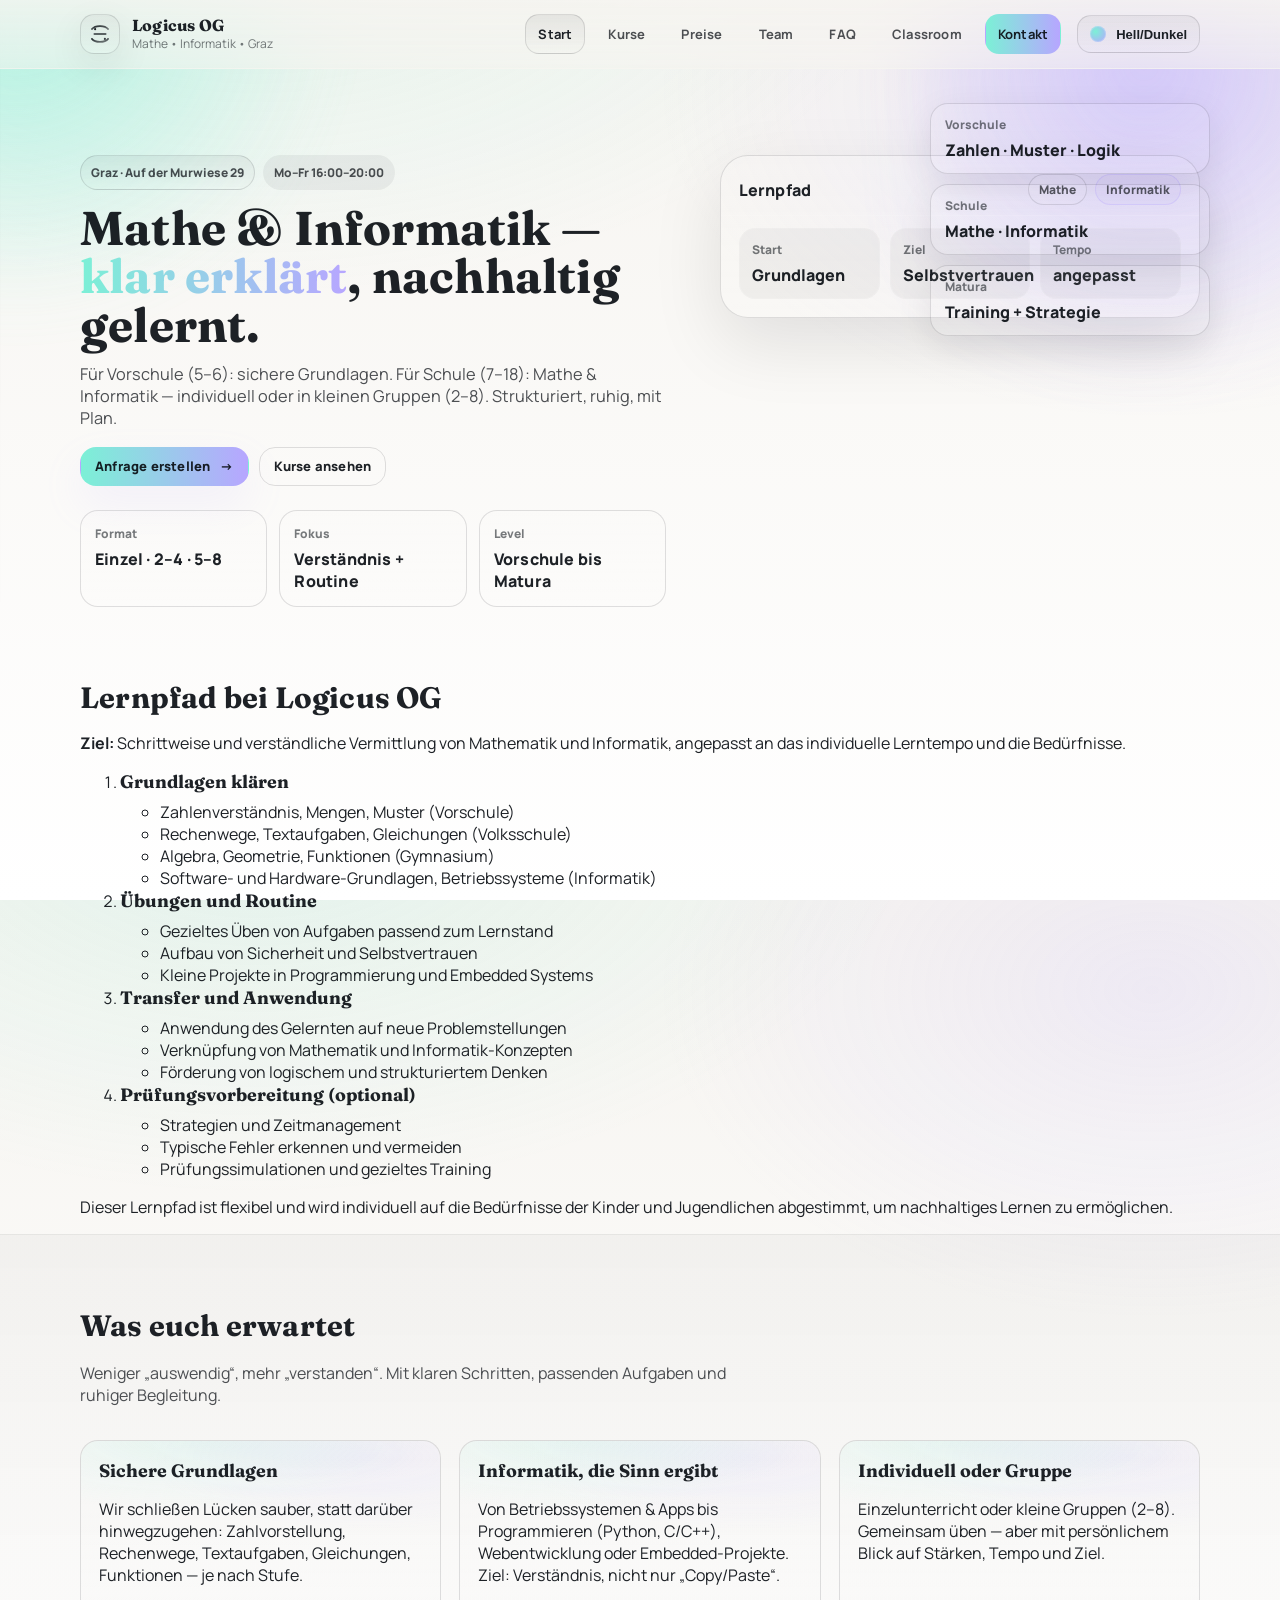
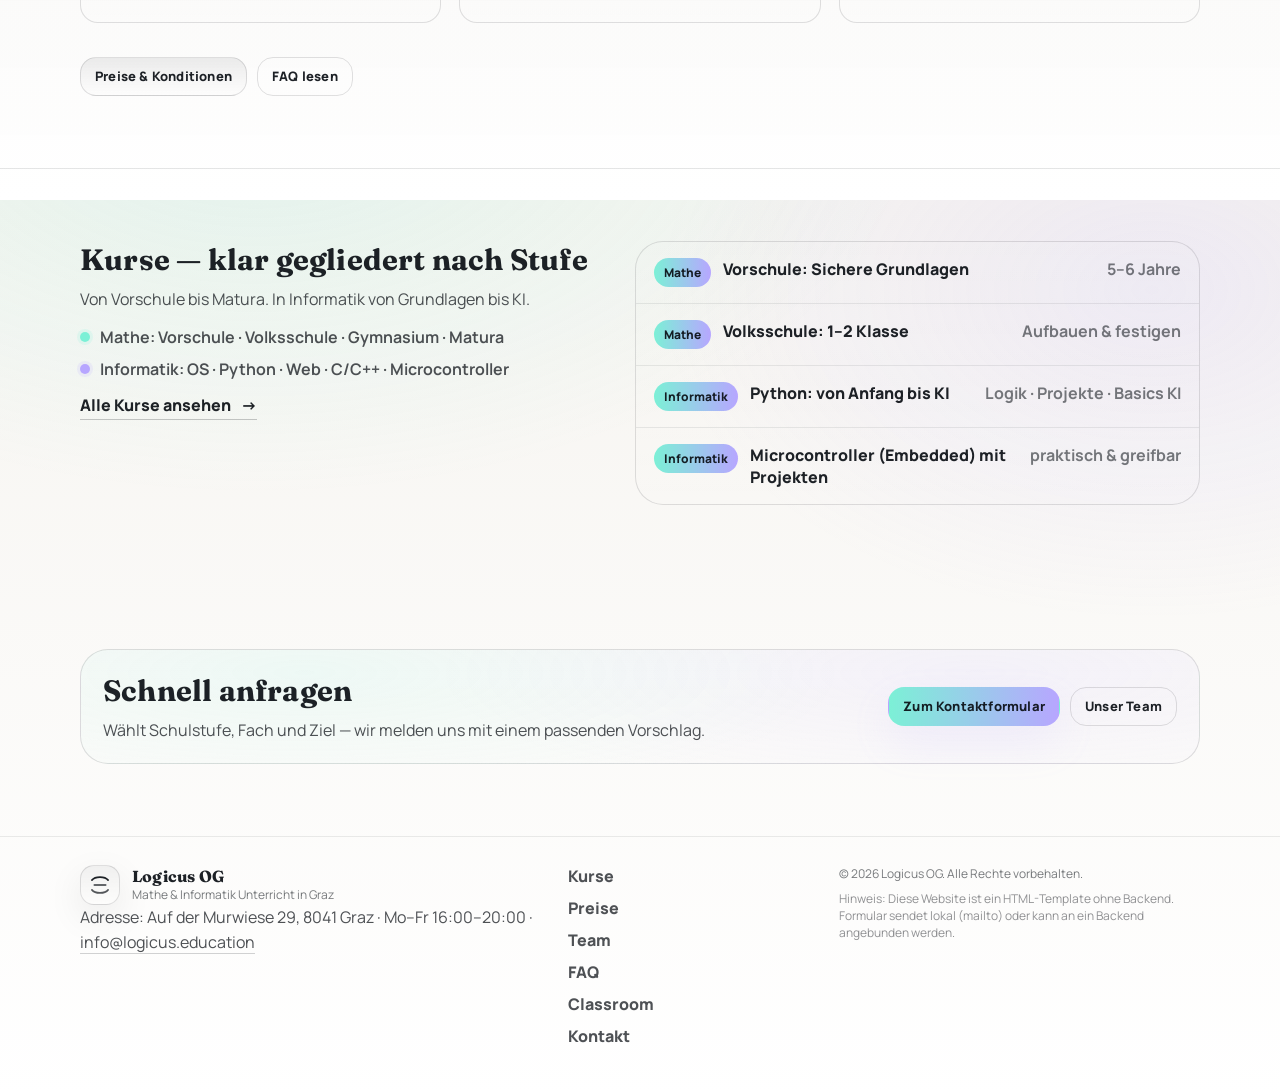
==== index.html @ 4d96760c "Add files via upload Test version" ====
<!-- =========================
FILE: index.html
Logicus OG — Mehrseitige Website (Light/Dark)
========================= -->
<!doctype html>
<html lang="de">
<head>
  <meta charset="utf-8" />
  <meta name="viewport" content="width=device-width, initial-scale=1" />
  <title>Logicus OG — Mathe & Informatik in Graz</title>
  <meta name="description" content="Mathe für Vorschulkinder und Mathe & Informatik für Schulkinder. Individuell oder in kleinen Gruppen. Graz." />

  <link rel="preconnect" href="https://fonts.googleapis.com">
  <link rel="preconnect" href="https://fonts.gstatic.com" crossorigin>
  <!-- Display + Body -->
  <link href="https://fonts.googleapis.com/css2?family=Fraunces:opsz,wght@9..144,500,650,750&family=Manrope:wght@300..800&display=swap" rel="stylesheet">

  <link rel="stylesheet" href="styles.css" />
</head>

<body>
  <a class="skip-link" href="#main">Zum Inhalt springen</a>

  <!-- Top ambient / brand aura -->
  <div class="ambient" aria-hidden="true">
    <div class="orb orb--a"></div>
    <div class="orb orb--b"></div>
    <div class="grid-noise"></div>
  </div>

  <header class="site-header" data-elevate>
    <div class="container header-inner">
      <a class="brand" href="index.html" aria-label="Logicus OG Startseite">
        <span class="brand-mark" aria-hidden="true">
          <!-- Inline SVG logo (no external images) -->
          <svg viewBox="0 0 64 64" role="img" aria-label="Logicus Symbol" focusable="false">
            <defs>
              <linearGradient id="g" x1="0" y1="0" x2="1" y2="1">
                <stop offset="0" stop-color="currentColor" stop-opacity=".95"/>
                <stop offset="1" stop-color="currentColor" stop-opacity=".55"/>
              </linearGradient>
            </defs>
            <path d="M12 20c8-10 32-10 40 0" fill="none" stroke="url(#g)" stroke-width="4" stroke-linecap="round"/>
            <path d="M12 44c8 10 32 10 40 0" fill="none" stroke="url(#g)" stroke-width="4" stroke-linecap="round"/>
            <path d="M18 32h28" fill="none" stroke="currentColor" stroke-width="4" stroke-linecap="round" opacity=".9"/>
            <circle cx="20" cy="20" r="2.6" fill="currentColor"/>
            <circle cx="44" cy="44" r="2.6" fill="currentColor" opacity=".85"/>
          </svg>
        </span>
        <span class="brand-text">
          <span class="brand-name">Logicus OG</span>
          <span class="brand-sub">Mathe • Informatik • Graz</span>
        </span>
      </a>

      <nav class="nav" aria-label="Hauptnavigation">
        <button class="nav-toggle" type="button" aria-expanded="false" aria-controls="navMenu">
          <span class="nav-toggle__label">Menü</span>
          <span class="nav-toggle__icon" aria-hidden="true"></span>
        </button>

        <div class="nav-menu" id="navMenu">
          <a class="nav-link is-active" href="index.html">Start</a>
          <a class="nav-link" href="kurse.html">Kurse</a>
          <a class="nav-link" href="preise.html">Preise</a>
          <a class="nav-link" href="team.html">Team</a>
          <a class="nav-link" href="faq.html">FAQ</a>
          <a class="nav-link" href="classroom.html">Classroom</a>
          <a class="nav-link nav-link--cta" href="kontakt.html">Kontakt</a>

          <div class="nav-tools" role="group" aria-label="Ansicht">
            <button class="theme-toggle" type="button" data-theme-toggle aria-pressed="false">
              <span class="theme-toggle__icon" aria-hidden="true"></span>
              <span class="theme-toggle__text">Hell/Dunkel</span>
            </button>
          </div>
        </div>
      </nav>
    </div>
  </header>

  <main id="main">
    <!-- HERO 
          Umfasst die gesamte Hero-Section, also den oberen, einleitenden Bereich der Webseite.
          hero ist eine CSS-Klasse, die das Styling und Layout für diesen Bereich definiert. 
    -->
    <section class="hero">
      <div class="container hero-grid">
        <div class="hero-copy reveal">
          <p class="eyebrow">
            <span class="pill">Graz · Auf der Murwiese 29</span>
            <span class="pill pill--soft">Mo–Fr 16:00–20:00</span>
          </p>

          <h1 class="hero-title">
            Mathe & Informatik —
            <span class="accent">klar erklärt</span>,
            nachhaltig gelernt.
          </h1>

          <p class="hero-lead">
            Für Vorschule (5–6): sichere Grundlagen. Für Schule (7–18): Mathe & Informatik —
            individuell oder in kleinen Gruppen (2–8). Strukturiert, ruhig, mit Plan.
          </p>

          <div class="hero-actions">
            <a class="btn btn-primary" href="kontakt.html">
              Anfrage erstellen
              <span class="btn-arrow" aria-hidden="true">→</span>
            </a>
            <a class="btn btn-ghost" href="kurse.html">
              Kurse ansehen
            </a>
          </div>

          <dl class="hero-facts" aria-label="Kurzinfos">
            <div class="fact">
              <dt>Format</dt>
              <dd>Einzel · 2–4 · 5–8</dd>
            </div>
            <div class="fact">
              <dt>Fokus</dt>
              <dd>Verständnis + Routine</dd>
            </div>
            <div class="fact">
              <dt>Level</dt>
              <dd>Vorschule bis Matura</dd>
            </div>
          </dl>
        </div>
        <div class="hero-visual reveal" aria-hidden="true">
          <div class="panel">
            <div class="panel-top">
              <div class="panel-title">Lernpfad</div>
              <div class="panel-chips">
                <span class="chip">Mathe</span>
                <span class="chip chip--alt">Informatik</span>
              </div>
          </div>
          <div class="panel-bottom">
            <div class="metric">
                <div class="metric-label">Start</div>
                <div class="metric-value">Grundlagen</div>
            </div>
            <div class="metric">
              <div class="metric-label">Ziel</div>
              <div class="metric-value">Selbstvertrauen</div>
            </div>
            <div class="metric">
              <div class="metric-label">Tempo</div>
              <div class="metric-value">angepasst</div>
            </div>
          </div>
        </div>
        <div class="mini-notes">
          <div class="note">
            <div class="note-k">Vorschule</div>
            <div class="note-v">Zahlen · Muster · Logik</div>
          </div>
          <div class="note">
            <div class="note-k">Schule</div>
            <div class="note-v">Mathe · Informatik</div>
          </div>
          <div class="note">
            <div class="note-k">Matura</div>
            <div class="note-v">Training + Strategie</div>
          </div>
        </div>
      </div>
    </div>
  </section>

    <!-- NEU: Lernpfad als Text (ohne Grafik) -->
    <section class="learning-path reveal">
      <div class="container">
        <h2 class="h2">Lernpfad bei Logicus OG</h2>
        <p>
          <strong>Ziel:</strong> Schrittweise und verständliche Vermittlung von Mathematik und Informatik, angepasst an das individuelle Lerntempo und die Bedürfnisse.
        </p>

        <ol>
          <li>
            <h3 class="h3">Grundlagen klären</h3>
            <ul>
              <li>Zahlenverständnis, Mengen, Muster (Vorschule)</li>
              <li>Rechenwege, Textaufgaben, Gleichungen (Volksschule)</li>
              <li>Algebra, Geometrie, Funktionen (Gymnasium)</li>
              <li>Software- und Hardware-Grundlagen, Betriebssysteme (Informatik)</li>
            </ul>
          </li>

          <li>
            <h3 class="h3">Übungen und Routine</h3>
            <ul>
              <li>Gezieltes Üben von Aufgaben passend zum Lernstand</li>
              <li>Aufbau von Sicherheit und Selbstvertrauen</li>
              <li>Kleine Projekte in Programmierung und Embedded Systems</li>
            </ul>
          </li>

          <li>
            <h3 class="h3">Transfer und Anwendung</h3>
            <ul>
              <li>Anwendung des Gelernten auf neue Problemstellungen</li>
              <li>Verknüpfung von Mathematik und Informatik-Konzepten</li>
              <li>Förderung von logischem und strukturiertem Denken</li>
            </ul>
          </li>

          <li>
            <h3 class="h3">Prüfungsvorbereitung (optional)</h3>
            <ul>
              <li>Strategien und Zeitmanagement</li>
              <li>Typische Fehler erkennen und vermeiden</li>
              <li>Prüfungssimulationen und gezieltes Training</li>
            </ul>
          </li>
        </ol>

        <p>
          Dieser Lernpfad ist flexibel und wird individuell auf die Bedürfnisse der Kinder und Jugendlichen abgestimmt, um nachhaltiges Lernen zu ermöglichen.
        </p>
      </div>
    </section>

    <!-- VALUE / DIFFERENTIATORS (no cards; structured bands) -->
    <section class="band">
      <div class="container">
        <div class="band-head reveal">
          <h2 class="h2">Was euch erwartet</h2>
          <p class="sub">
            Weniger „auswendig“, mehr „verstanden“. Mit klaren Schritten, passenden Aufgaben und ruhiger Begleitung.
          </p>
        </div>

        <div class="band-grid">
          <article class="stripe reveal">
            <h3 class="h3">Sichere Grundlagen</h3>
            <p>
              Wir schließen Lücken sauber, statt darüber hinwegzugehen: Zahlvorstellung, Rechenwege, Textaufgaben,
              Gleichungen, Funktionen — je nach Stufe.
            </p>
          </article>

          <article class="stripe reveal">
            <h3 class="h3">Informatik, die Sinn ergibt</h3>
            <p>
              Von Betriebssystemen & Apps bis Programmieren (Python, C/C++), Webentwicklung oder Embedded-Projekte.
              Ziel: Verständnis, nicht nur „Copy/Paste“.
            </p>
          </article>

          <article class="stripe reveal">
            <h3 class="h3">Individuell oder Gruppe</h3>
            <p>
              Einzelunterricht oder kleine Gruppen (2–8). Gemeinsam üben — aber mit persönlichem Blick auf Stärken,
              Tempo und Ziel.
            </p>
          </article>
        </div>

        <div class="band-cta reveal">
          <a class="btn btn-secondary" href="preise.html">Preise & Konditionen</a>
          <a class="btn btn-ghost" href="faq.html">FAQ lesen</a>
        </div>
      </div>
    </section>

    <!-- FEATURED COURSES PREVIEW (list/gallery allowed; here it's a curated list) -->
    <section class="split">
      <div class="container split-grid">
        <div class="split-copy reveal">
          <h2 class="h2">Kurse — klar gegliedert nach Stufe</h2>
          <p class="sub">
            Von Vorschule bis Matura. In Informatik von Grundlagen bis KI.
          </p>

          <div class="kicker">
            <div class="kicker-item">
              <span class="dot" aria-hidden="true"></span>
              <span>Mathe: Vorschule · Volksschule · Gymnasium · Matura</span>
            </div>
            <div class="kicker-item">
              <span class="dot dot--alt" aria-hidden="true"></span>
              <span>Informatik: OS · Python · Web · C/C++ · Microcontroller</span>
            </div>
          </div>

          <a class="text-link" href="kurse.html">
            Alle Kurse ansehen <span aria-hidden="true">→</span>
          </a>
        </div>

        <div class="split-list reveal" aria-label="Kursauswahl Vorschau">
          <ul class="course-list">
            <li>
              <span class="course-tag">Mathe</span>
              <span class="course-title">Vorschule: Sichere Grundlagen</span>
              <span class="course-meta">5–6 Jahre</span>
            </li>
            <li>
              <span class="course-tag">Mathe</span>
              <span class="course-title">Volksschule: 1–2 Klasse</span>
              <span class="course-meta">Aufbauen & festigen</span>
            </li>
            <li>
              <span class="course-tag">Informatik</span>
              <span class="course-title">Python: von Anfang bis KI</span>
              <span class="course-meta">Logik · Projekte · Basics KI</span>
            </li>
            <li>
              <span class="course-tag">Informatik</span>
              <span class="course-title">Microcontroller (Embedded) mit Projekten</span>
              <span class="course-meta">praktisch & greifbar</span>
            </li>
          </ul>
        </div>
      </div>
    </section>

    <!-- CONTACT TEASER -->
    <section class="contact-teaser">
      <div class="container teaser-grid">
        <div class="teaser-copy reveal">
          <h2 class="h2">Schnell anfragen</h2>
          <p class="sub">
            Wählt Schulstufe, Fach und Ziel — wir melden uns mit einem passenden Vorschlag.
          </p>
        </div>

        <div class="teaser-actions reveal">
          <a class="btn btn-primary" href="kontakt.html">Zum Kontaktformular</a>
          <a class="btn btn-ghost" href="team.html">Unser Team</a>
        </div>
      </div>
    </section>
  </main>

  <footer class="site-footer">
    <div class="container footer-grid">
      <div class="footer-brand">
        <div class="brand brand--footer">
          <span class="brand-mark" aria-hidden="true">
            <svg viewBox="0 0 64 64" role="img" aria-label="Logicus Symbol" focusable="false">
              <path d="M12 20c8-10 32-10 40 0" fill="none" stroke="currentColor" stroke-width="4" stroke-linecap="round"/>
              <path d="M12 44c8 10 32 10 40 0" fill="none" stroke="currentColor" stroke-width="4" stroke-linecap="round" opacity=".75"/>
              <path d="M18 32h28" fill="none" stroke="currentColor" stroke-width="4" stroke-linecap="round" opacity=".9"/>
            </svg>
          </span>
          <span class="brand-text">
            <span class="brand-name">Logicus OG</span>
            <span class="brand-sub">Mathe & Informatik Unterricht in Graz</span>
          </span>
        </div>

        <p class="footer-note">
          Adresse: Auf der Murwiese 29, 8041 Graz ·
          Mo–Fr 16:00–20:00 ·
          <a href="mailto:info@logicus.education">info@logicus.education</a>
        </p>
      </div>

      <nav class="footer-nav" aria-label="Footer Navigation">
        <a href="kurse.html">Kurse</a>
        <a href="preise.html">Preise</a>
        <a href="team.html">Team</a>
        <a href="faq.html">FAQ</a>
        <a href="classroom.html">Classroom</a>
        <a href="kontakt.html">Kontakt</a>
      </nav>

      <div class="footer-meta">
        <p class="tiny">© <span id="year"></span> Logicus OG. Alle Rechte vorbehalten.</p>
        <p class="tiny tiny-dim">Hinweis: Diese Website ist ein HTML-Template ohne Backend. Formular sendet lokal (mailto) oder kann an ein Backend angebunden werden.</p>
      </div>
    </div>
  </footer>

  <script src="app.js"></script>
</body>
</html>
---- styles.css ----
/* =========================
FILE: styles.css
Design direction: Modern Swiss/academic with warm-cold accents, light/dark theme.
No external images; gradients, noise, inline SVG.
========================= */

:root{
  --bg: #0b0e14;
  --bg2:#0e1421;
  --surface: rgba(255,255,255,.06);
  --surface2: rgba(255,255,255,.085);
  --stroke: rgba(255,255,255,.14);
  --stroke2: rgba(255,255,255,.22);

  --text: rgba(255,255,255,.92);
  --muted: rgba(255,255,255,.72);
  --dim: rgba(255,255,255,.55);

  --acc: #7cf0d6;      /* mint */
  --acc-2: #b7a6ff;    /* violet */
  --warn: #ffcf7a;

  --shadow: 0 20px 60px rgba(0,0,0,.35);
  --shadow2: 0 10px 30px rgba(0,0,0,.25);

  --radius-xl: 28px;
  --radius-lg: 18px;
  --radius-md: 14px;
  --radius-sm: 12px;

  --container: 1120px;

  --h1: clamp(2.15rem, 3.7vw, 3.65rem);
  --h2: clamp(1.55rem, 2.3vw, 2.15rem);
  --h3: clamp(1.1rem, 1.4vw, 1.35rem);
  --lead: clamp(1.02rem, 1.25vw, 1.15rem);

  --sp-1: 10px;
  --sp-2: 14px;
  --sp-3: 18px;
  --sp-4: 24px;
  --sp-5: 34px;
  --sp-6: 52px;
  --sp-7: 72px;
  --sp-8: 96px;

  color-scheme: dark;
}

/* Light theme overrides */
[data-theme="light"]{
  --bg: #f6f4f0;
  --bg2:#ffffff;
  --surface: rgba(10,14,20,.05);
  --surface2: rgba(10,14,20,.07);
  --stroke: rgba(10,14,20,.12);
  --stroke2: rgba(10,14,20,.18);

  --text: rgba(10,14,20,.92);
  --muted: rgba(10,14,20,.72);
  --dim: rgba(10,14,20,.55);

  --shadow: 0 25px 70px rgba(10,14,20,.10);
  --shadow2: 0 12px 36px rgba(10,14,20,.08);

  color-scheme: light;
}

*{ box-sizing:border-box; }
html,body{ height:100%; }
body{
  margin:0;
  font-family: "Manrope", system-ui, -apple-system, Segoe UI, sans-serif;
  background:
    radial-gradient(1200px 700px at 20% -10%, rgba(124,240,214,.16), transparent 55%),
    radial-gradient(900px 600px at 90% 10%, rgba(183,166,255,.14), transparent 55%),
    linear-gradient(180deg, var(--bg), var(--bg2));
  color: var(--text);
  overflow-x: hidden;
}

a{ color: inherit; text-decoration: none; }
a:hover{ text-decoration: none; }

.skip-link{
  position:absolute; left:-999px; top:10px;
  background: var(--bg2);
  border: 1px solid var(--stroke);
  padding: 10px 12px;
  border-radius: 12px;
  z-index: 9999;
}
.skip-link:focus{ left:10px; outline:none; }

.container{
  width:min(var(--container), calc(100% - 2*clamp(18px, 4vw, 34px)));
  margin-inline:auto;
}

/* Ambient layers */
.ambient{
  position: fixed;
  inset: 0;
  pointer-events: none;
  z-index: -1;
}
.orb{
  position:absolute;
  filter: blur(34px);
  opacity: .8;
  transform: translate3d(0,0,0);
}
.orb--a{
  width: 520px; height: 520px;
  left: -140px; top: -160px;
  background: radial-gradient(circle at 30% 30%, rgba(124,240,214,.7), rgba(124,240,214,0) 62%);
}
.orb--b{
  width: 560px; height: 560px;
  right: -200px; top: -130px;
  background: radial-gradient(circle at 40% 35%, rgba(183,166,255,.65), rgba(183,166,255,0) 64%);
}
.grid-noise{
  position:absolute; inset:0;
  background:
    linear-gradient(to right, rgba(255,255,255,.06) 1px, transparent 1px),
    linear-gradient(to bottom, rgba(255,255,255,.05) 1px, transparent 1px);
  background-size: 56px 56px;
  mask-image: radial-gradient(ellipse at 30% 0%, black 20%, transparent 70%);
  opacity: .28;
}
[data-theme="light"] .grid-noise{
  background:
    linear-gradient(to right, rgba(10,14,20,.08) 1px, transparent 1px),
    linear-gradient(to bottom, rgba(10,14,20,.06) 1px, transparent 1px);
  opacity: .18;
}

/* Header */
.site-header{
  position: sticky;
  top: 0;
  z-index: 50;
  border-bottom: 1px solid transparent;
  background: linear-gradient(180deg, rgba(10,14,20,.68), rgba(10,14,20,.35));
  backdrop-filter: blur(14px);
}
[data-theme="light"] .site-header{
  background: linear-gradient(180deg, rgba(246,244,240,.85), rgba(246,244,240,.55));
}
.site-header.is-elevated{
  border-bottom-color: var(--stroke);
}
.header-inner{
  display:flex;
  align-items:center;
  justify-content: space-between;
  gap: var(--sp-3);
  padding: 14px 0;
}

.brand{
  display:flex;
  align-items:center;
  gap: 12px;
  min-width: 220px;
}
.brand-mark{
  width: 40px; height: 40px;
  display:grid; place-items:center;
  border-radius: 14px;
  background: linear-gradient(180deg, var(--surface), rgba(255,255,255,.02));
  border: 1px solid var(--stroke);
  box-shadow: var(--shadow2);
}
.brand-mark svg{ width: 26px; height: 26px; }
.brand-text{ display:flex; flex-direction:column; line-height:1.05; }
.brand-name{
  font-family: "Fraunces", serif;
  font-weight: 750;
  letter-spacing: .2px;
}
.brand-sub{
  font-size: 12px;
  color: var(--dim);
  margin-top: 4px;
}

/* Nav */
.nav{ display:flex; align-items:center; }
.nav-toggle{
  display:none;
  align-items:center;
  gap: 10px;
  padding: 10px 12px;
  border-radius: 14px;
  border: 1px solid var(--stroke);
  background: linear-gradient(180deg, var(--surface), rgba(255,255,255,.02));
  color: var(--text);
}
.nav-toggle__label{ font-weight: 700; font-size: 13px; }
.nav-toggle__icon{
  width: 18px; height: 12px; position: relative;
}
.nav-toggle__icon::before,
.nav-toggle__icon::after{
  content:"";
  position:absolute; left:0; right:0;
  height: 2px; border-radius: 3px;
  background: currentColor;
  opacity: .9;
}
.nav-toggle__icon::before{ top: 1px; }
.nav-toggle__icon::after{ bottom: 1px; }

.nav-menu{
  display:flex;
  align-items:center;
  gap: 10px;
}
.nav-link{
  padding: 10px 12px;
  border-radius: 14px;
  color: var(--muted);
  font-weight: 700;
  font-size: 13px;
  letter-spacing: .2px;
  border: 1px solid transparent;
}
.nav-link:hover{
  color: var(--text);
  background: rgba(255,255,255,.05);
  border-color: rgba(255,255,255,.08);
}
[data-theme="light"] .nav-link:hover{
  background: rgba(10,14,20,.04);
  border-color: rgba(10,14,20,.08);
}
.nav-link.is-active{
  color: var(--text);
  border-color: var(--stroke);
  background: linear-gradient(180deg, var(--surface2), rgba(255,255,255,.02));
}
.nav-link--cta{
  color: rgba(10,14,20,.92);
  background: linear-gradient(90deg, var(--acc), var(--acc-2));
  border-color: transparent;
}
.nav-link--cta:hover{ transform: translateY(-1px); box-shadow: 0 12px 30px rgba(124,240,214,.15); }

.nav-tools{ margin-left: 6px; display:flex; align-items:center; }
.theme-toggle{
  display:flex; align-items:center; gap: 10px;
  padding: 10px 12px;
  border-radius: 14px;
  border: 1px solid var(--stroke);
  background: linear-gradient(180deg, var(--surface), rgba(255,255,255,.02));
  color: var(--text);
  font-weight: 800;
  font-size: 13px;
}
.theme-toggle:hover{ transform: translateY(-1px); }
.theme-toggle:active{ transform: translateY(0px) scale(.99); }
.theme-toggle__icon{
  width: 16px; height: 16px;
  border-radius: 999px;
  background: radial-gradient(circle at 35% 35%, var(--acc), var(--acc-2));
  box-shadow: 0 0 0 1px rgba(255,255,255,.18) inset;
}

/* Type */
.h2{
  font-family: "Fraunces", serif;
  font-size: var(--h2);
  letter-spacing: .2px;
  margin: 0 0 10px;
}
.h3{
  font-family: "Fraunces", serif;
  font-size: var(--h3);
  margin: 0 0 8px;
}
.sub{
  margin: 0;
  color: var(--muted);
  max-width: 70ch;
}
.eyebrow{
  display:flex;
  flex-wrap: wrap;
  gap: 8px;
  margin: 0 0 14px;
}
.pill{
  display:inline-flex;
  align-items:center;
  gap: 8px;
  padding: 8px 10px;
  border-radius: 999px;
  border: 1px solid var(--stroke);
  background: linear-gradient(180deg, var(--surface), rgba(255,255,255,.02));
  font-weight: 800;
  font-size: 12px;
  color: var(--muted);
}
.pill--soft{
  border-color: transparent;
  background: rgba(255,255,255,.06);
}
[data-theme="light"] .pill--soft{ background: rgba(10,14,20,.05); }

/* Buttons */
.btn{
  display:inline-flex;
  align-items:center;
  justify-content:center;
  gap: 10px;
  padding: 12px 14px;
  border-radius: 16px;
  border: 1px solid var(--stroke);
  font-weight: 900;
  letter-spacing: .2px;
  font-size: 13px;
  line-height: 1;
  transition: transform .18s ease, background .18s ease, box-shadow .18s ease, border-color .18s ease;
  user-select:none;
}
.btn:active{ transform: translateY(0px) scale(.99); }
.btn-primary{
  border-color: transparent;
  color: rgba(10,14,20,.92);
  background: linear-gradient(90deg, var(--acc), var(--acc-2));
  box-shadow: 0 18px 40px rgba(183,166,255,.12);
}
.btn-primary:hover{ transform: translateY(-1px); box-shadow: 0 22px 55px rgba(124,240,214,.16); }
.btn-secondary{
  background: linear-gradient(180deg, var(--surface2), rgba(255,255,255,.02));
}
.btn-secondary:hover{ transform: translateY(-1px); border-color: var(--stroke2); }
.btn-ghost{
  background: transparent;
}
.btn-ghost:hover{
  transform: translateY(-1px);
  background: rgba(255,255,255,.05);
}
[data-theme="light"] .btn-ghost:hover{ background: rgba(10,14,20,.04); }
.btn-arrow{ font-weight: 1000; }

/* Links */
.text-link{
  display:inline-flex;
  align-items:center;
  gap: 10px;
  font-weight: 900;
  color: var(--text);
  margin-top: 14px;
  border-bottom: 1px solid rgba(255,255,255,.22);
  padding-bottom: 3px;
}
[data-theme="light"] .text-link{ border-bottom-color: rgba(10,14,20,.22); }
.text-link:hover{ transform: translateY(-1px); }

/* Reveal animation */
.reveal{
  opacity: 0;
  transform: translateY(14px);
}
.reveal.is-in{
  animation: rise .7s cubic-bezier(.2,.8,.2,1) forwards;
}
@keyframes rise{
  to { opacity: 1; transform: translateY(0); }
}

/* Hero */
.hero{
  padding: clamp(44px, 7vw, 86px) 0 var(--sp-7);
}
.hero-grid{
  display:grid;
  grid-template-columns: 1.1fr .9fr;
  gap: clamp(22px, 4.5vw, 54px);
  align-items: start;
}
.hero-title{
  font-family: "Fraunces", serif;
  font-size: var(--h1);
  line-height: 1.02;
  letter-spacing: .2px;
  margin: 0 0 14px;
}
.accent{
  background: linear-gradient(90deg, var(--acc), var(--acc-2));
  -webkit-background-clip: text;
  background-clip: text;
  color: transparent;
}
.hero-lead{
  font-size: var(--lead);
  color: var(--muted);
  margin: 0 0 18px;
  max-width: 66ch;
}
.hero-actions{
  display:flex;
  flex-wrap: wrap;
  gap: 10px;
  margin-top: 16px;
}
.hero-facts{
  display:grid;
  grid-template-columns: repeat(3, minmax(0, 1fr));
  gap: 12px;
  margin: 24px 0 0;
  padding: 0;
}
.fact{
  padding: 14px;
  border-radius: 18px;
  border: 1px solid var(--stroke);
  background: linear-gradient(180deg, rgba(255,255,255,.06), rgba(255,255,255,.02));
}
.fact dt{
  font-size: 12px;
  font-weight: 900;
  color: var(--dim);
  margin: 0 0 6px;
}
.fact dd{
  margin: 0;
  font-weight: 900;
  letter-spacing: .2px;
}

/* Hero visual */
.hero-visual{ position: relative; }
.panel{
  border-radius: var(--radius-xl);
  border: 1px solid var(--stroke);
  background: linear-gradient(180deg, rgba(255,255,255,.07), rgba(255,255,255,.03));
  box-shadow: var(--shadow);
  overflow: hidden;
}
.panel-top{
  display:flex;
  justify-content: space-between;
  align-items:center;
  padding: 18px 18px 10px;
}
.panel-title{ font-weight: 1000; letter-spacing: .2px; }
.panel-chips{ display:flex; gap: 8px; }
.chip{
  padding: 6px 10px;
  border-radius: 999px;
  border: 1px solid var(--stroke);
  background: rgba(255,255,255,.04);
  font-weight: 900;
  font-size: 12px;
  color: var(--muted);
}
.chip--alt{
  border-color: rgba(183,166,255,.35);
  background: rgba(183,166,255,.10);
}
.signal{ height: 210px; padding: 8px 14px 0; }
.signal svg{ width: 100%; height: 100%; display:block; }

.panel-bottom{
  display:grid;
  grid-template-columns: repeat(3, minmax(0,1fr));
  gap: 10px;
  padding: 12px 18px 18px;
  border-top: 1px solid rgba(255,255,255,.10);
}
.metric{
  padding: 12px;
  border-radius: 16px;
  background: rgba(0,0,0,.12);
  border: 1px solid rgba(255,255,255,.10);
}
[data-theme="light"] .metric{ background: rgba(10,14,20,.04); }
.metric-label{ font-size: 12px; color: var(--dim); font-weight: 900; }
.metric-value{ font-weight: 1000; margin-top: 6px; }

.mini-notes{
  display:grid;
  grid-template-columns: 1fr;
  gap: 10px;
  position:absolute;
  right: -10px;
  bottom: -18px;
  width: min(280px, 66%);
}
.note{
  padding: 12px 14px;
  border-radius: 18px;
  border: 1px solid var(--stroke);
  background: linear-gradient(180deg, rgba(255,255,255,.075), rgba(255,255,255,.03));
  box-shadow: var(--shadow2);
}
.note-k{ font-weight: 1000; font-size: 12px; color: var(--dim); }
.note-v{ font-weight: 900; margin-top: 6px; }

/* Band sections */
.band{
  padding: var(--sp-7) 0;
  border-top: 1px solid rgba(255,255,255,.08);
  border-bottom: 1px solid rgba(255,255,255,.08);
  background: linear-gradient(180deg, rgba(255,255,255,.03), transparent);
}
[data-theme="light"] .band{
  border-top-color: rgba(10,14,20,.08);
  border-bottom-color: rgba(10,14,20,.08);
  background: linear-gradient(180deg, rgba(10,14,20,.03), transparent);
}
.band--thin{ padding: var(--sp-6) 0; }

.band-head{
  display:flex;
  flex-direction: column;
  gap: 8px;
  margin-bottom: var(--sp-5);
}
.band-grid{
  display:grid;
  grid-template-columns: repeat(3, minmax(0, 1fr));
  gap: 18px;
}
.stripe{
  padding: 18px 18px 20px;
  border-radius: var(--radius-lg);
  border: 1px solid var(--stroke);
  background:
    linear-gradient(180deg, rgba(255,255,255,.07), rgba(255,255,255,.02));
  position: relative;
  overflow:hidden;
}
.stripe::after{
  content:"";
  position:absolute;
  inset:-2px;
  background:
    radial-gradient(400px 120px at 30% 0%, rgba(124,240,214,.14), transparent 60%),
    radial-gradient(360px 120px at 80% 10%, rgba(183,166,255,.12), transparent 62%);
  opacity:.9;
  pointer-events:none;
}
.stripe > *{ position: relative; z-index: 1; }
.band-cta{
  display:flex;
  flex-wrap:wrap;
  gap: 10px;
  margin-top: var(--sp-5);
}

/* Split section */
.split{ padding: var(--sp-7) 0; }
.split-grid{
  display:grid;
  grid-template-columns: .95fr 1.05fr;
  gap: clamp(18px, 4vw, 44px);
  align-items: start;
}
.kicker{
  margin-top: 16px;
  display:grid;
  gap: 10px;
}
.kicker-item{
  display:flex; align-items:flex-start; gap: 10px;
  color: var(--muted);
  font-weight: 650;
}
.dot{
  width: 10px; height: 10px; border-radius: 999px;
  background: var(--acc);
  margin-top: 6px;
  box-shadow: 0 0 0 3px rgba(124,240,214,.15);
}
.dot--alt{ background: var(--acc-2); box-shadow: 0 0 0 3px rgba(183,166,255,.15); }

.course-list{
  margin:0;
  padding:0;
  list-style:none;
  border-radius: var(--radius-xl);
  border: 1px solid var(--stroke);
  overflow:hidden;
  background: linear-gradient(180deg, rgba(255,255,255,.06), rgba(255,255,255,.02));
}
.course-list li{
  display:grid;
  grid-template-columns: auto 1fr auto;
  gap: 12px;
  padding: 16px 18px;
  border-bottom: 1px solid rgba(255,255,255,.09);
}
[data-theme="light"] .course-list li{ border-bottom-color: rgba(10,14,20,.08); }
.course-list li:last-child{ border-bottom:none; }
.course-tag{
  font-weight: 1000;
  font-size: 12px;
  color: rgba(10,14,20,.92);
  background: linear-gradient(90deg, var(--acc), var(--acc-2));
  padding: 6px 10px;
  border-radius: 999px;
  align-self: start;
}
.course-title{ font-weight: 950; }
.course-meta{ color: var(--dim); font-weight: 700; }

/* Contact teaser */
.contact-teaser{
  padding: var(--sp-7) 0;
}
.teaser-grid{
  display:flex;
  align-items: center;
  justify-content: space-between;
  gap: 18px;
  padding: 22px;
  border-radius: var(--radius-xl);
  border: 1px solid var(--stroke);
  background:
    radial-gradient(900px 220px at 20% 20%, rgba(124,240,214,.10), transparent 60%),
    radial-gradient(900px 220px at 80% 20%, rgba(183,166,255,.10), transparent 60%),
    linear-gradient(180deg, rgba(255,255,255,.07), rgba(255,255,255,.02));
}
.teaser-actions{ display:flex; flex-wrap:wrap; gap: 10px; }

/* Page hero */
.page-hero{ padding: clamp(34px, 5vw, 64px) 0 var(--sp-6); }
.page-hero-grid{
  display:grid;
  grid-template-columns: 1.2fr .8fr;
  gap: clamp(18px, 4vw, 44px);
  align-items: start;
}
.page-title{
  font-family: "Fraunces", serif;
  font-size: clamp(1.9rem, 3.2vw, 3rem);
  line-height: 1.05;
  margin: 0 0 12px;
}
.page-lead{
  margin:0;
  color: var(--muted);
  font-size: var(--lead);
  max-width: 75ch;
}
.page-lead a{ border-bottom: 1px solid rgba(255,255,255,.22); }
[data-theme="light"] .page-lead a{ border-bottom-color: rgba(10,14,20,.22); }

.aside-plate{
  border-radius: var(--radius-xl);
  border: 1px solid var(--stroke);
  background: linear-gradient(180deg, rgba(255,255,255,.07), rgba(255,255,255,.02));
  box-shadow: var(--shadow2);
  overflow:hidden;
}
.aside-top{
  display:flex; align-items:center; justify-content: space-between;
  padding: 16px 16px 10px;
}
.aside-title{ font-weight: 1000; }
.aside-badges{ display:flex; gap: 8px; flex-wrap:wrap; justify-content:flex-end; }
.aside-lines{
  padding: 8px 16px 16px;
  display:grid;
  gap: 10px;
}
.aside-line{
  display:flex;
  justify-content: space-between;
  align-items:center;
  gap: 12px;
  padding: 10px 12px;
  border-radius: 16px;
  border: 1px solid rgba(255,255,255,.10);
  background: rgba(0,0,0,.12);
}
[data-theme="light"] .aside-line{ background: rgba(10,14,20,.04); }
.aside-line .dim{ color: var(--dim); font-weight: 800; }

/* Catalog */
.catalog{ padding: 0 0 var(--sp-7); }
.catalog-grid{
  display:grid;
  grid-template-columns: 1fr 1fr;
  gap: 18px;
  align-items: start;
}
.catalog-col{
  border-radius: var(--radius-xl);
  border: 1px solid var(--stroke);
  background: linear-gradient(180deg, rgba(255,255,255,.06), rgba(255,255,255,.02));
  overflow:hidden;
}
.catalog-head{
  padding: 18px 18px 10px;
  border-bottom: 1px solid rgba(255,255,255,.10);
}
[data-theme="light"] .catalog-head{ border-bottom-color: rgba(10,14,20,.08); }
.catalog-list{
  margin:0;
  padding: 0;
  list-style: none;
}
.catalog-item{
  padding: 16px 18px;
  border-bottom: 1px solid rgba(255,255,255,.08);
}
[data-theme="light"] .catalog-item{ border-bottom-color: rgba(10,14,20,.08); }
.catalog-item:last-child{ border-bottom:none; }
.catalog-item__title{ font-weight: 1000; }
.catalog-item__desc{ margin-top: 6px; color: var(--muted); }
.catalog-cta{
  display:flex; flex-wrap:wrap; gap: 10px;
  padding: 16px 18px 18px;
  border-top: 1px solid rgba(255,255,255,.08);
}
[data-theme="light"] .catalog-cta{ border-top-color: rgba(10,14,20,.08); }

/* Pricing */
.pricing{ padding: 0 0 var(--sp-7); }
.pricing-table{
  border-radius: var(--radius-xl);
  border: 1px solid var(--stroke);
  overflow:hidden;
  background: linear-gradient(180deg, rgba(255,255,255,.06), rgba(255,255,255,.02));
}
.pricing-row{
  display:grid;
  grid-template-columns: 1.2fr .7fr 1.6fr;
  gap: 12px;
  padding: 16px 18px;
  border-bottom: 1px solid rgba(255,255,255,.09);
}
[data-theme="light"] .pricing-row{ border-bottom-color: rgba(10,14,20,.08); }
.pricing-row:last-child{ border-bottom:none; }
.pricing-head{
  font-weight: 1000;
  color: var(--dim);
  background: rgba(255,255,255,.04);
}
[data-theme="light"] .pricing-head{ background: rgba(10,14,20,.03); }
.pricing-notes{ margin-top: var(--sp-6); }
.bullets{
  margin: 12px 0 0;
  padding-left: 18px;
  color: var(--muted);
}
.bullets li{ margin: 8px 0; }

/* Team */
.team{ padding: 0 0 var(--sp-7); }
.team-grid{
  display:grid;
  grid-template-columns: repeat(2, minmax(0, 1fr));
  gap: 18px;
}
.person{
  border-radius: var(--radius-xl);
  border: 1px solid var(--stroke);
  background: linear-gradient(180deg, rgba(255,255,255,.06), rgba(255,255,255,.02));
  overflow:hidden;
  display:grid;
  grid-template-columns: 160px 1fr;
}
.avatar{
  display:grid;
  place-items:center;
  border-right: 1px solid rgba(255,255,255,.10);
  background:
    radial-gradient(500px 220px at 50% 0%, rgba(124,240,214,.10), transparent 60%),
    radial-gradient(500px 220px at 60% 20%, rgba(183,166,255,.10), transparent 60%);
}
[data-theme="light"] .avatar{ border-right-color: rgba(10,14,20,.08); }
.avatar svg{ width: 92px; height: 92px; color: var(--text); }
.person-body{ padding: 18px; }
.role{ margin: 0 0 10px; color: var(--dim); font-weight: 900; }
.person-text{ margin: 0; color: var(--muted); }

/* FAQ */
.faq{ padding: 0 0 var(--sp-7); }
.faq-grid{
  display:grid;
  gap: 12px;
  max-width: 880px;
}
.faq-item{
  border-radius: var(--radius-lg);
  border: 1px solid var(--stroke);
  background: linear-gradient(180deg, rgba(255,255,255,.06), rgba(255,255,255,.02));
  padding: 0;
  overflow:hidden;
}
.faq-item summary{
  padding: 16px 18px;
  cursor:pointer;
  font-weight: 1000;
  list-style:none;
}
.faq-item summary::-webkit-details-marker{ display:none; }
.faq-item summary::after{
  content:"+";
  float:right;
  color: var(--dim);
}
.faq-item[open] summary::after{ content:"–"; }
.faq-body{
  padding: 0 18px 16px;
  color: var(--muted);
}

/* Contact page */
.contact{ padding: 0 0 var(--sp-7); }
.contact-grid{
  display:grid;
  grid-template-columns: 1.05fr .95fr;
  gap: 18px;
  align-items:start;
}
.contact-form{
  border-radius: var(--radius-xl);
  border: 1px solid var(--stroke);
  background: linear-gradient(180deg, rgba(255,255,255,.06), rgba(255,255,255,.02));
  padding: 18px;
}
form{ margin-top: 10px; }
.field-row{
  display:grid;
  grid-template-columns: 1fr 1fr;
  gap: 12px;
  margin-top: 12px;
}
.field-row--inline{ grid-template-columns: 1fr; }
.field{ display:flex; flex-direction:column; gap: 8px; }
label{ font-weight: 1000; color: var(--dim); font-size: 12px; }
input, select, textarea{
  width: 100%;
  border-radius: 16px;
  border: 1px solid rgba(255,255,255,.14);
  background: rgba(0,0,0,.16);
  color: var(--text);
  padding: 12px 12px;
  outline: none;
  font: inherit;
}
[data-theme="light"] input,
[data-theme="light"] select,
[data-theme="light"] textarea{
  background: rgba(10,14,20,.03);
  border-color: rgba(10,14,20,.14);
}
input:focus, select:focus, textarea:focus{
  border-color: rgba(124,240,214,.55);
  box-shadow: 0 0 0 4px rgba(124,240,214,.12);
}
textarea{ resize: vertical; min-height: 120px; }

.check{
  display:flex; align-items:center; gap: 10px;
  padding: 12px;
  border-radius: 16px;
  border: 1px solid rgba(255,255,255,.12);
  background: rgba(255,255,255,.04);
  color: var(--muted);
  font-weight: 700;
}
[data-theme="light"] .check{ background: rgba(10,14,20,.03); border-color: rgba(10,14,20,.12); }
.check input{ width: 16px; height: 16px; }

.form-actions{
  display:flex;
  flex-direction: column;
  gap: 10px;
  margin-top: 16px;
}
.form-hint{ margin: 0; color: var(--dim); font-size: 13px; }
.form-error{
  margin: 0;
  padding: 10px 12px;
  border-radius: 14px;
  border: 1px solid rgba(255,207,122,.35);
  background: rgba(255,207,122,.10);
  color: var(--warn);
  font-weight: 800;
}

.contact-info{
  display:grid;
  gap: 14px;
}
.info-block{
  border-radius: var(--radius-xl);
  border: 1px solid var(--stroke);
  background: linear-gradient(180deg, rgba(255,255,255,.06), rgba(255,255,255,.02));
  padding: 18px;
}
.info-actions{ display:flex; flex-wrap:wrap; gap: 10px; margin-top: 14px; }

.map-wrap{
  border-radius: var(--radius-xl);
  border: 1px solid var(--stroke);
  overflow:hidden;
  background: rgba(0,0,0,.12);
  min-height: 320px;
  box-shadow: var(--shadow2);
}
.map-wrap iframe{
  width: 100%;
  height: 100%;
  min-height: 320px;
  border: 0;
  filter: saturate(1.05) contrast(1.05);
}

/* Footer */
.site-footer{
  padding: 28px 0 42px;
  border-top: 1px solid rgba(255,255,255,.08);
}
[data-theme="light"] .site-footer{ border-top-color: rgba(10,14,20,.08); }
.footer-grid{
  display:grid;
  grid-template-columns: 1.3fr .7fr 1fr;
  gap: 18px;
  align-items:start;
}
.footer-note{
  margin: 0;
  color: var(--muted);
  line-height: 1.6;
}
.footer-note a{ border-bottom: 1px solid rgba(255,255,255,.18); }
[data-theme="light"] .footer-note a{ border-bottom-color: rgba(10,14,20,.18); }
.footer-nav{
  display:flex;
  flex-direction: column;
  gap: 10px;
}
.footer-nav a{
  color: var(--muted);
  font-weight: 900;
}
.footer-nav a:hover{ color: var(--text); transform: translateX(1px); }
.footer-meta .tiny{
  margin: 0 0 8px;
  font-size: 12px;
  color: var(--dim);
}
.tiny-dim{ color: rgba(255,255,255,.42); }
[data-theme="light"] .tiny-dim{ color: rgba(10,14,20,.45); }

/* Responsive */
@media (max-width: 980px){
  .hero-grid{ grid-template-columns: 1fr; }
  .mini-notes{ position: static; width: 100%; margin-top: 12px; grid-template-columns: repeat(3, minmax(0,1fr)); }
  .band-grid{ grid-template-columns: 1fr; }
  .split-grid{ grid-template-columns: 1fr; }
  .page-hero-grid{ grid-template-columns: 1fr; }
  .catalog-grid{ grid-template-columns: 1fr; }
  .team-grid{ grid-template-columns: 1fr; }
  .person{ grid-template-columns: 140px 1fr; }
  .contact-grid{ grid-template-columns: 1fr; }
  .footer-grid{ grid-template-columns: 1fr; }
}

@media (max-width: 760px){
  .nav-toggle{ display:flex; }
  .nav-menu{
    position: absolute;
    left: 0; right: 0;
    top: 64px;
    margin: 0 auto;
    width: min(var(--container), calc(100% - 2*clamp(18px, 4vw, 34px)));
    display: none;
    flex-direction: column;
    align-items: stretch;
    gap: 8px;
    padding: 12px;
    border-radius: 20px;
    border: 1px solid var(--stroke);
    background: linear-gradient(180deg, rgba(10,14,20,.78), rgba(10,14,20,.48));
    backdrop-filter: blur(14px);
    box-shadow: var(--shadow);
  }
  [data-theme="light"] .nav-menu{
    background: linear-gradient(180deg, rgba(246,244,240,.92), rgba(246,244,240,.72));
  }
  .nav-menu.is-open{ display:flex; }
  .nav-link{ width: 100%; }
  .nav-tools{ margin-left: 0; }
  .theme-toggle{ width: 100%; justify-content: space-between; }
  .hero-facts{ grid-template-columns: 1fr; }
  .teaser-grid{ flex-direction: column; align-items: stretch; }
  .pricing-row{ grid-template-columns: 1fr; }
  .field-row{ grid-template-columns: 1fr; }
  .mini-notes{ grid-template-columns: 1fr; }
}

/* Reduced motion */
@media (prefers-reduced-motion: reduce){
  .reveal{ opacity: 1; transform:none; }
  .reveal.is-in{ animation: none; }
  .btn, .nav-link, .theme-toggle{ transition:none; }
}

/* Classroom */
.gallery-grid {
  display: grid;
  grid-template-columns: repeat(auto-fit, minmax(280px, 1fr));
  gap: 18px;
  margin-top: 24px;
}

.gallery-grid img {
  width: 100%;
  height: auto;
  border-radius: var(--radius-lg);
  box-shadow: var(--shadow2);
  object-fit: cover;
  transition: transform 0.3s ease;
  cursor: pointer;
}

.gallery-grid img:hover,
.gallery-grid img:focus {
  transform: scale(1.05);
  outline: none;
  box-shadow: 0 0 20px var(--acc);
}

/* use this to zoom a photo */
.lightbox-overlay {
  position: fixed;
  inset: 0;
  background: rgba(0,0,0,0.85);
  display: flex;
  justify-content: center;
  align-items: center;
  z-index: 10000;
  cursor: zoom-out;
}
.lightbox-overlay[hidden] {
  display: none;
  cursor: default;
}
.lightbox-overlay img {
  max-width: 90vw;
  max-height: 90vh;
  border-radius: 12px;
  box-shadow: 0 0 30px rgba(255,255,255,0.6);
  cursor: zoom-in;
}
#lightboxClose {
  position: fixed;
  top: 20px;
  right: 20px;
  background: var(--acc);
  border: none;
  padding: 10px 16px;
  font-weight: 900;
  cursor: pointer;
  border-radius: 12px;
  color: var(--bg);
  font-size: 18px;
  line-height: 1;
  user-select: none;
  box-shadow: 0 0 10px rgba(0,0,0,0.3);
}
#lightboxClose:hover,
#lightboxClose:focus {
  background: var(--acc-2);
  outline: none;
}
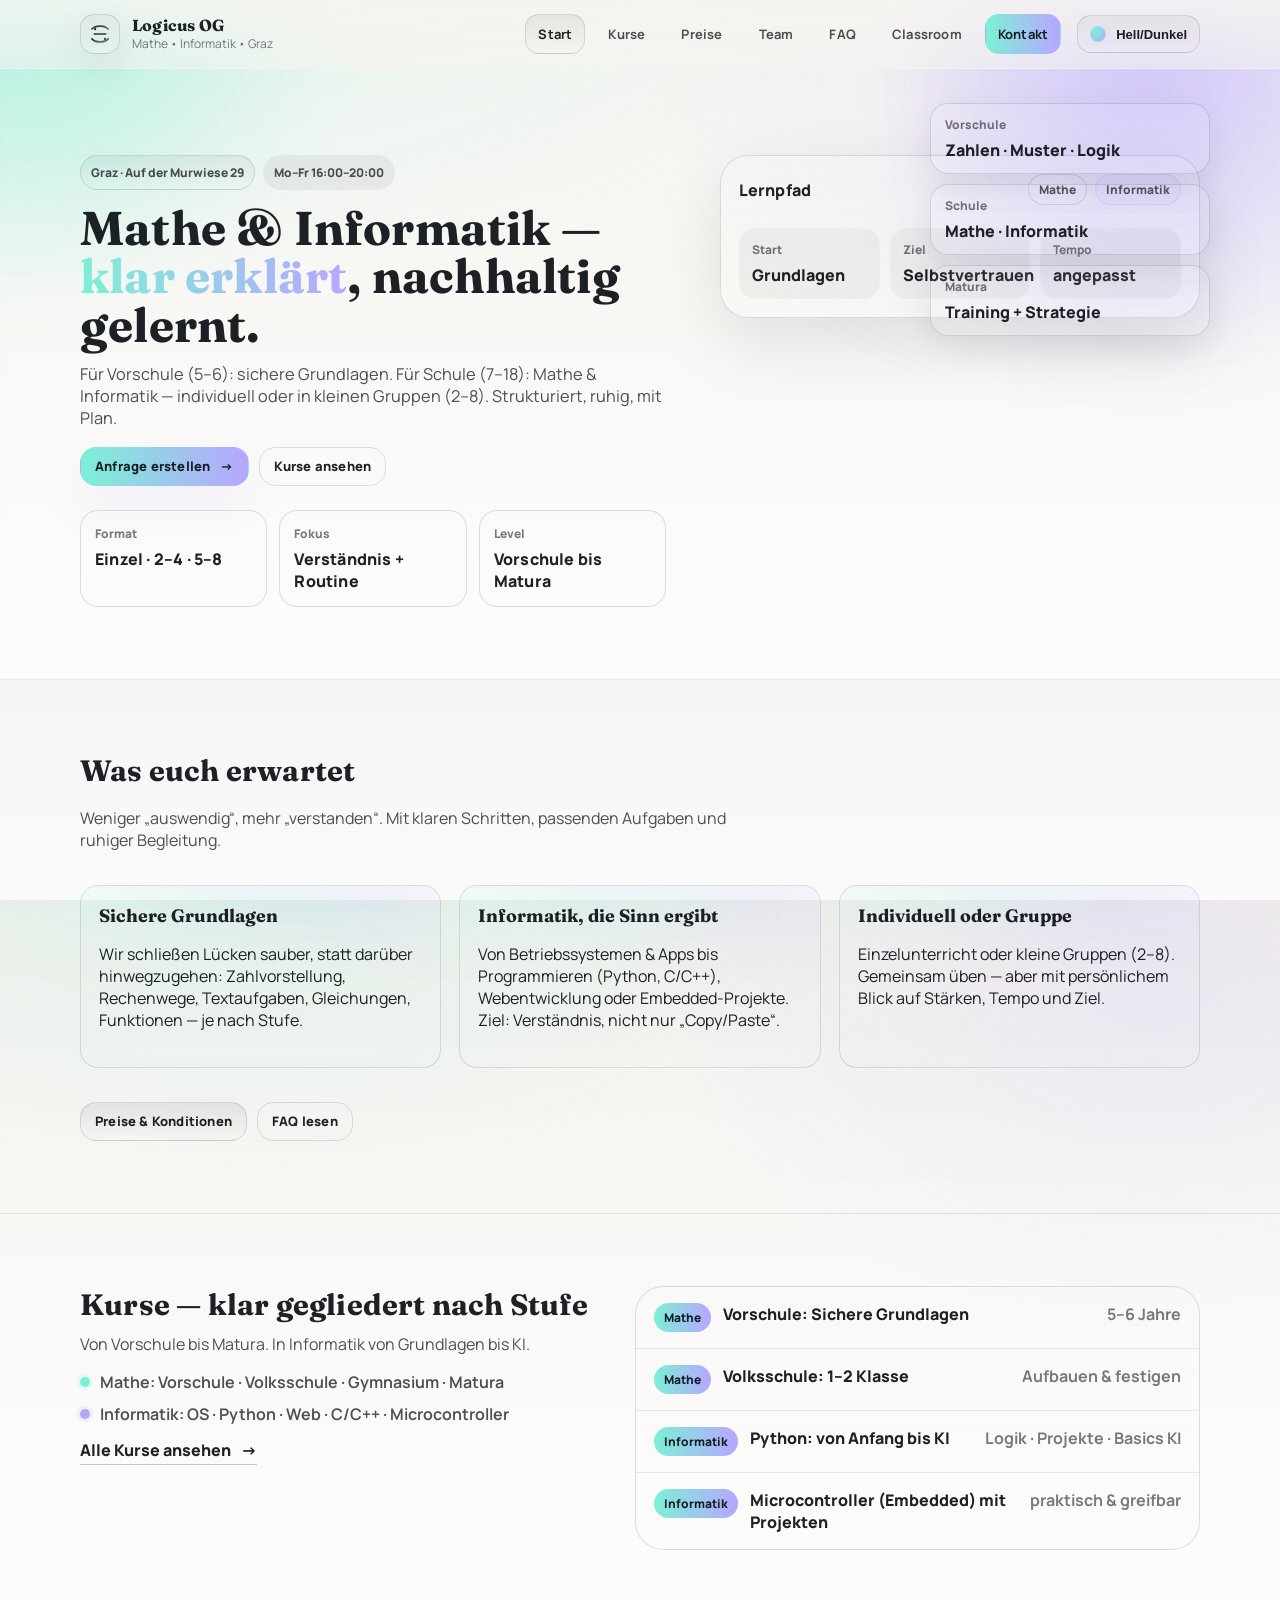
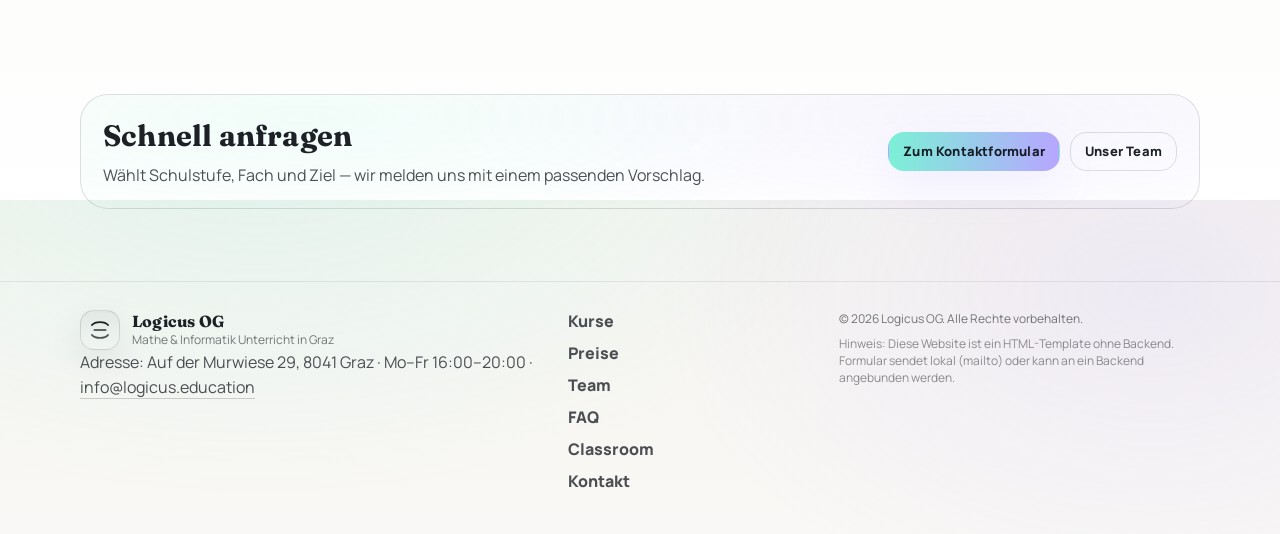
==== commit 30d3fd54: "Add files via upload Faq changed, index removed some text" ====
--- a/index.html
+++ b/index.html
@@ -170,59 +170,6 @@
     </div>
   </section>
 
-    <!-- NEU: Lernpfad als Text (ohne Grafik) -->
-    <section class="learning-path reveal">
-      <div class="container">
-        <h2 class="h2">Lernpfad bei Logicus OG</h2>
-        <p>
-          <strong>Ziel:</strong> Schrittweise und verständliche Vermittlung von Mathematik und Informatik, angepasst an das individuelle Lerntempo und die Bedürfnisse.
-        </p>
-
-        <ol>
-          <li>
-            <h3 class="h3">Grundlagen klären</h3>
-            <ul>
-              <li>Zahlenverständnis, Mengen, Muster (Vorschule)</li>
-              <li>Rechenwege, Textaufgaben, Gleichungen (Volksschule)</li>
-              <li>Algebra, Geometrie, Funktionen (Gymnasium)</li>
-              <li>Software- und Hardware-Grundlagen, Betriebssysteme (Informatik)</li>
-            </ul>
-          </li>
-
-          <li>
-            <h3 class="h3">Übungen und Routine</h3>
-            <ul>
-              <li>Gezieltes Üben von Aufgaben passend zum Lernstand</li>
-              <li>Aufbau von Sicherheit und Selbstvertrauen</li>
-              <li>Kleine Projekte in Programmierung und Embedded Systems</li>
-            </ul>
-          </li>
-
-          <li>
-            <h3 class="h3">Transfer und Anwendung</h3>
-            <ul>
-              <li>Anwendung des Gelernten auf neue Problemstellungen</li>
-              <li>Verknüpfung von Mathematik und Informatik-Konzepten</li>
-              <li>Förderung von logischem und strukturiertem Denken</li>
-            </ul>
-          </li>
-
-          <li>
-            <h3 class="h3">Prüfungsvorbereitung (optional)</h3>
-            <ul>
-              <li>Strategien und Zeitmanagement</li>
-              <li>Typische Fehler erkennen und vermeiden</li>
-              <li>Prüfungssimulationen und gezieltes Training</li>
-            </ul>
-          </li>
-        </ol>
-
-        <p>
-          Dieser Lernpfad ist flexibel und wird individuell auf die Bedürfnisse der Kinder und Jugendlichen abgestimmt, um nachhaltiges Lernen zu ermöglichen.
-        </p>
-      </div>
-    </section>
-
     <!-- VALUE / DIFFERENTIATORS (no cards; structured bands) -->
     <section class="band">
       <div class="container">
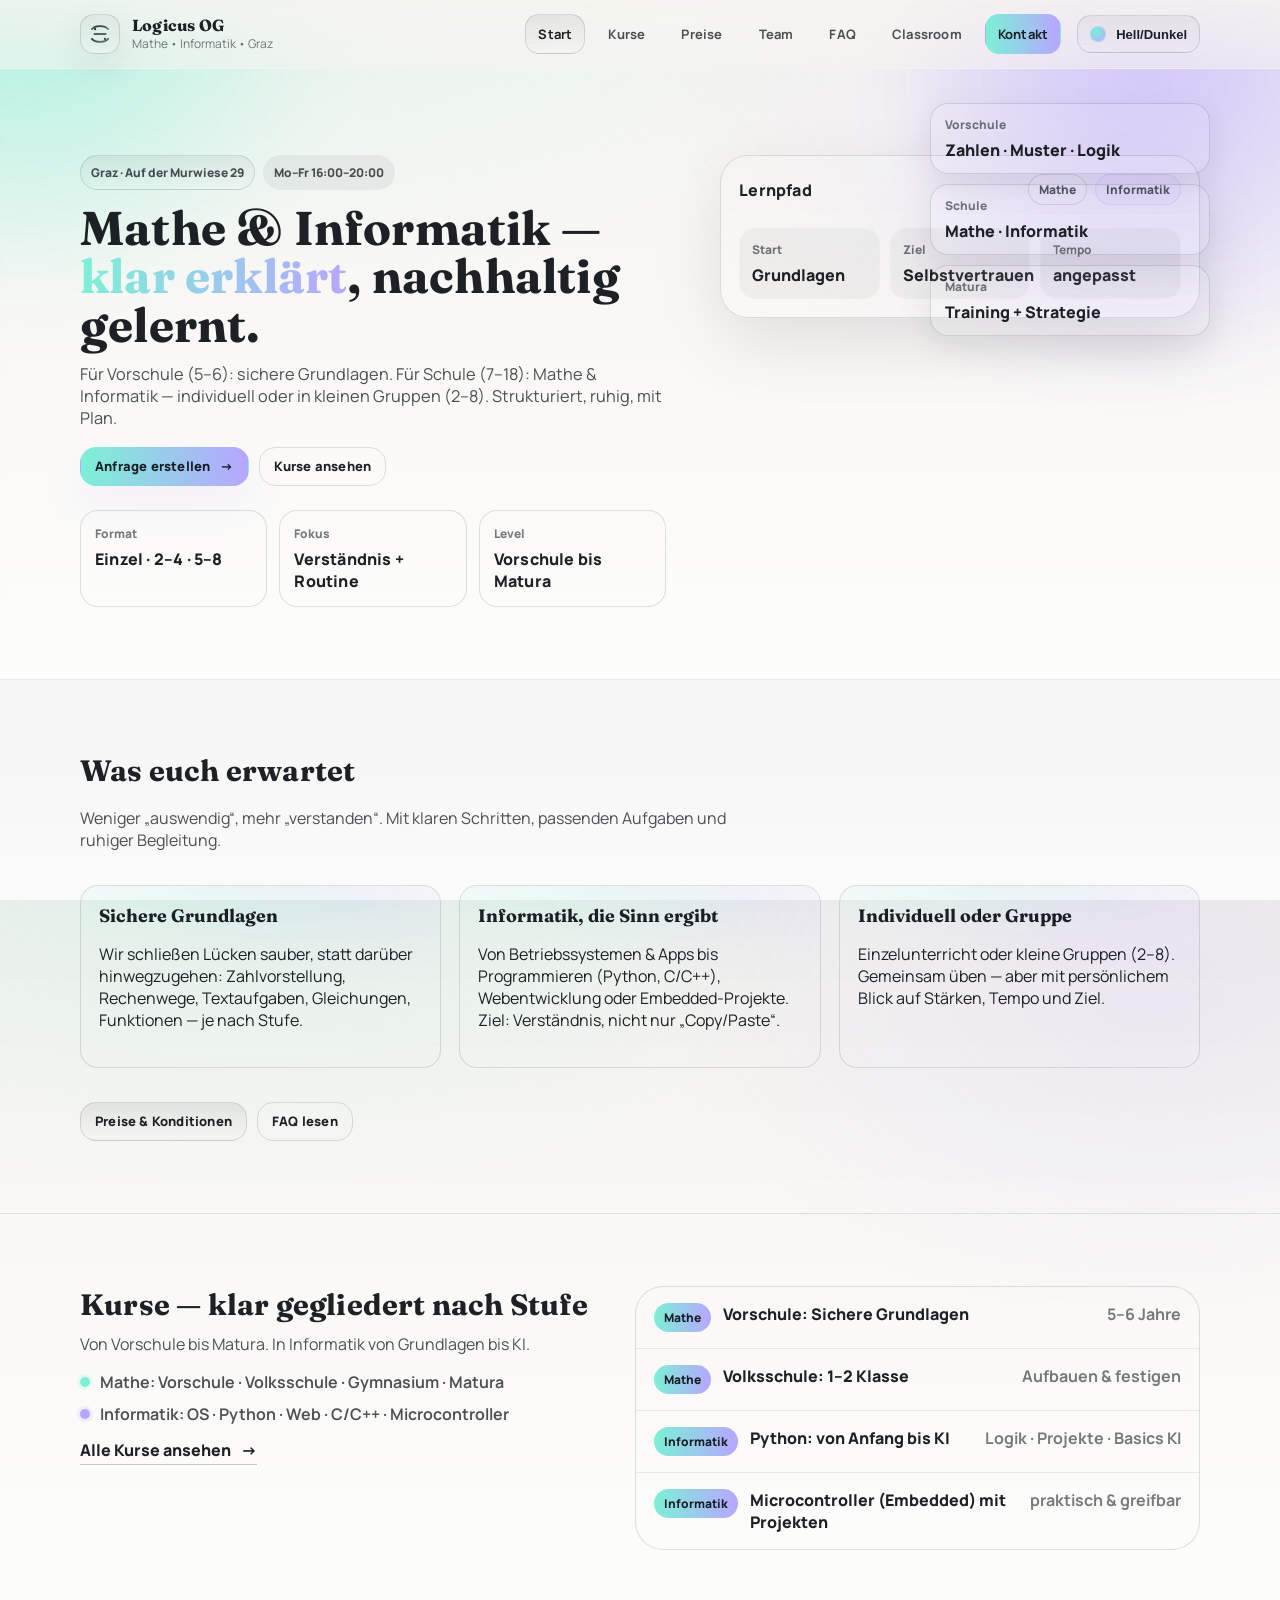
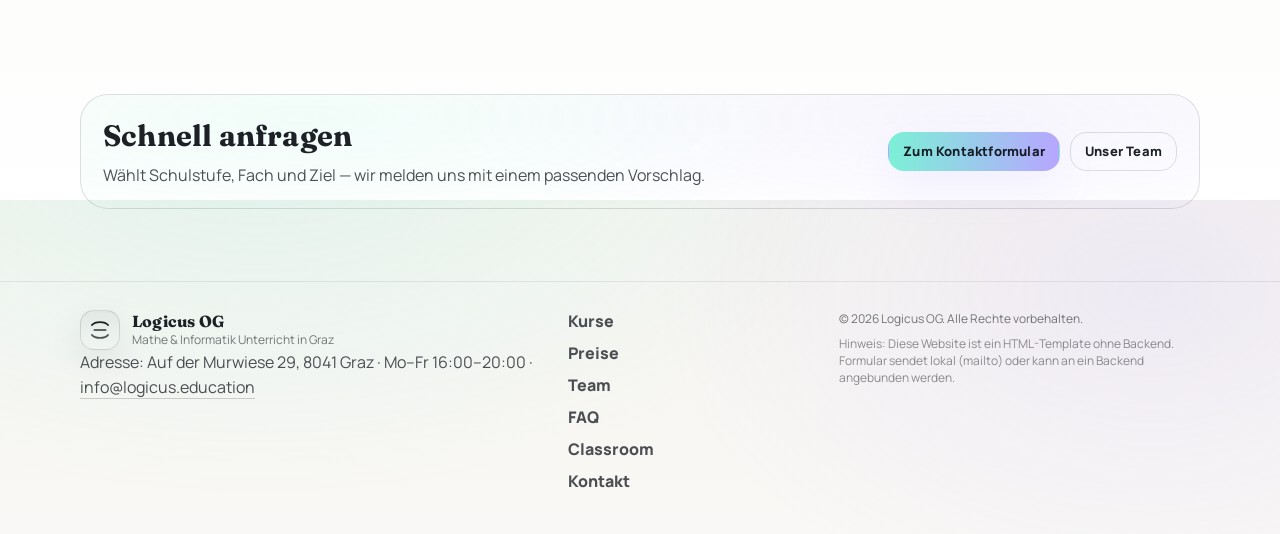
==== commit ffd08525: "Add files via upload index.html removed some text" ====
--- a/index.html
+++ b/index.html
@@ -152,6 +152,7 @@
             </div>
           </div>
         </div>
+        
         <div class="mini-notes">
           <div class="note">
             <div class="note-k">Vorschule</div>
